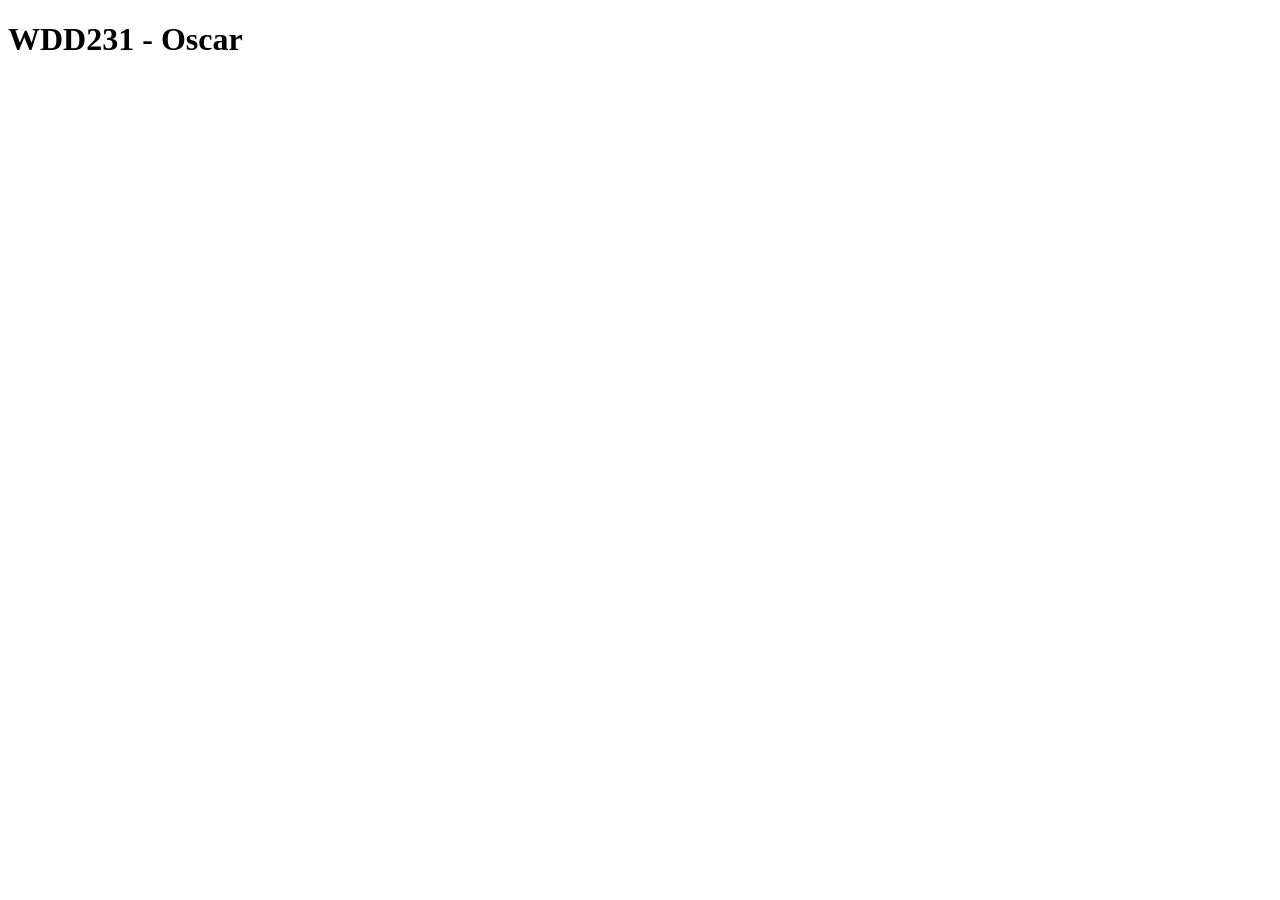
==== index.html @ 384e4877 "just set up" ====
<!DOCTYPE html>
<html lang="en">
<head>
    <meta charset="UTF-8">
    <meta name="viewport" content="width=device-width, initial-scale=1.0">
    <title>Document</title>
</head>
<body>
    <h1>WDD231 - Oscar </h1>
</body>
</html>
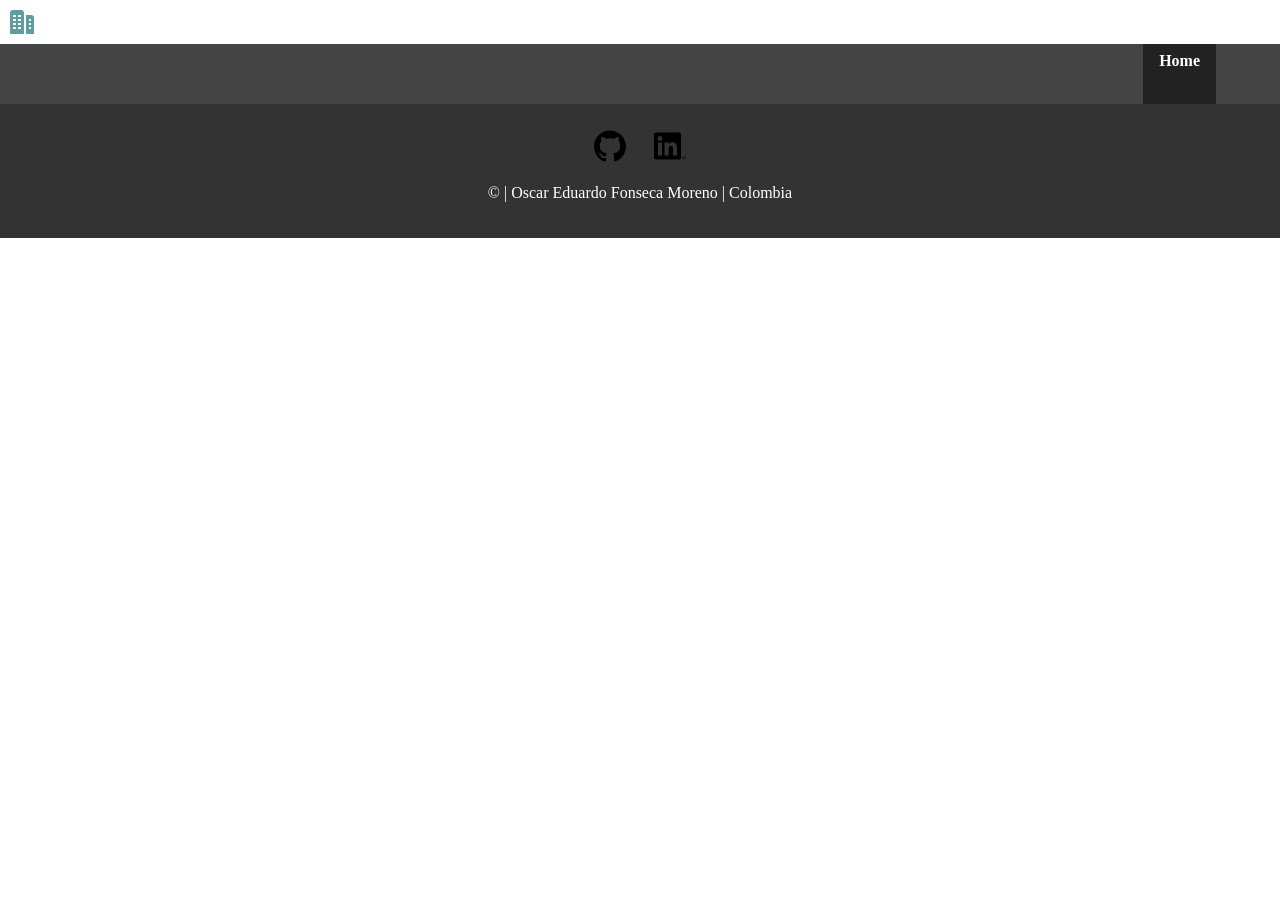
==== commit 0f7ddfc4: "mitad de semana al dia" ====
--- a/index.html
+++ b/index.html
@@ -3,9 +3,45 @@
 <head>
     <meta charset="UTF-8">
     <meta name="viewport" content="width=device-width, initial-scale=1.0">
-    <title>Document</title>
+    <title>WDD 231 - Prácticas de Aprendizaje</title>
+
+    <link rel="stylesheet" href="styles/normalize.css">
+    <link rel="stylesheet" href="styles/small.css">
+    <link rel="stylesheet" href="styles/larger.css">
+    <script src="scripts/app.js defer"></script>
 </head>
 <body>
-    <h1>WDD231 - Oscar </h1>
+    <header>
+        <img src="images/edificio.svg" alt="Site Logo" width="24" height="24">
+        <spam>Oscar Fonseca</spam>
+        <button id="nav-buttom" class="hamburguer" aria-label="Alternar navegacion" aria-expanded="false"></button>
+    </header>
+
+    <nav id="nav-bar" class="navigation">
+        <ul>
+            <li class="current"><a href="#" aria-current="page">Home</a></li>
+            <li><a href="#"Chamber></a></li>
+            <li><a href="#"Final></a></li>
+        </ul>
+    </nav>
+
+    <main>
+
+    </main>
+
+    <footer>
+        <div class="social-icons">
+            <a href="https://github.com/ofonsecam" target="_blank" rel="noopener noreferrer">
+                <img src="images/github.svg" alt="Perfil de Guthub" width="32" height="32">
+            </a>
+            <a href="https://www.linkedin.com/in/oscar-e-fonseca-m/" target="_blank" rel="noopener noreferrer">
+                <img src="images/linkedin.svg" alt="Perfil de linkedin" width="32" height="32">
+            </a>
+        </div>
+
+        <p>&copy; <span id="currentyear"></span>| Oscar Eduardo Fonseca Moreno | Colombia </p>
+        <p id="lastModified"></p>
+    </footer>
+
 </body>
 </html>
--- a/styles/small.css
+++ b/styles/small.css
@@ -0,0 +1,84 @@
+/***************Header****************/
+header {
+    display: grid;
+    grid-template-columns: 24px 1fr 44px;
+    padding: 10px;
+    align-items: center;
+    border-bottom: #333;
+    color: white;
+}
+
+/***************for phone****************/
+
+#nav-buttom {
+    background: none;
+    border: none;
+    color: white;
+    font-size: 1.5rem;
+    cursor: pointer;
+    min-width: 44px;
+    min-height: 44px;
+}
+
+/***************Hamburguer ****************/
+.hamburger::before {
+  content: "\2630"; 
+}
+
+.hamburger.show::before {
+  content: "\0007"; 
+}
+
+/***************Navigation ****************/
+
+.navigation {
+    display: none;
+    background-color: #444;
+}
+
+.navigation.show {
+    display: block;
+}
+
+.navigation ul {
+    list-style: none;
+    margin: 0;
+    padding: 0;
+}
+
+.navigation li a {
+    display: block;
+    padding: 1rem;
+    color: white;
+    text-decoration: none;
+    min-height: 44px;
+}
+
+.navigation li.current {
+    background-color: #222;
+    font-weight: bold;
+}
+
+/***************Footer ****************/
+
+footer {
+    text-align: center;
+    padding: 20px;
+    background-color: #333;
+    color: white;
+}
+
+.social-icons {
+    display: flex;
+    justify-content: center;
+    align-items: center;
+    column-gap: 1rem;
+}
+
+.social-icons a {
+    display:  flex;
+    align-items:  center;
+    justify-content: center;
+    min-width: 44px;
+    min-height: 44px;
+}
--- a/styles/larger.css
+++ b/styles/larger.css
@@ -0,0 +1,25 @@
+@media screen and (min-width: 768px){
+    #nav-buttom {
+        display: none;
+    }
+    
+    /* Header */
+    header {
+        grid-template-columns: 24px auto 1fr;
+    }
+
+    /* NAVIGATION */
+    .navigation {
+        display: block;
+    }
+
+    .navigation ul {
+        display: flex;
+        justify-content: flex-end;
+    }
+
+    .navigation li a {
+        padding: 0.5rem 1rem;
+    }
+
+}
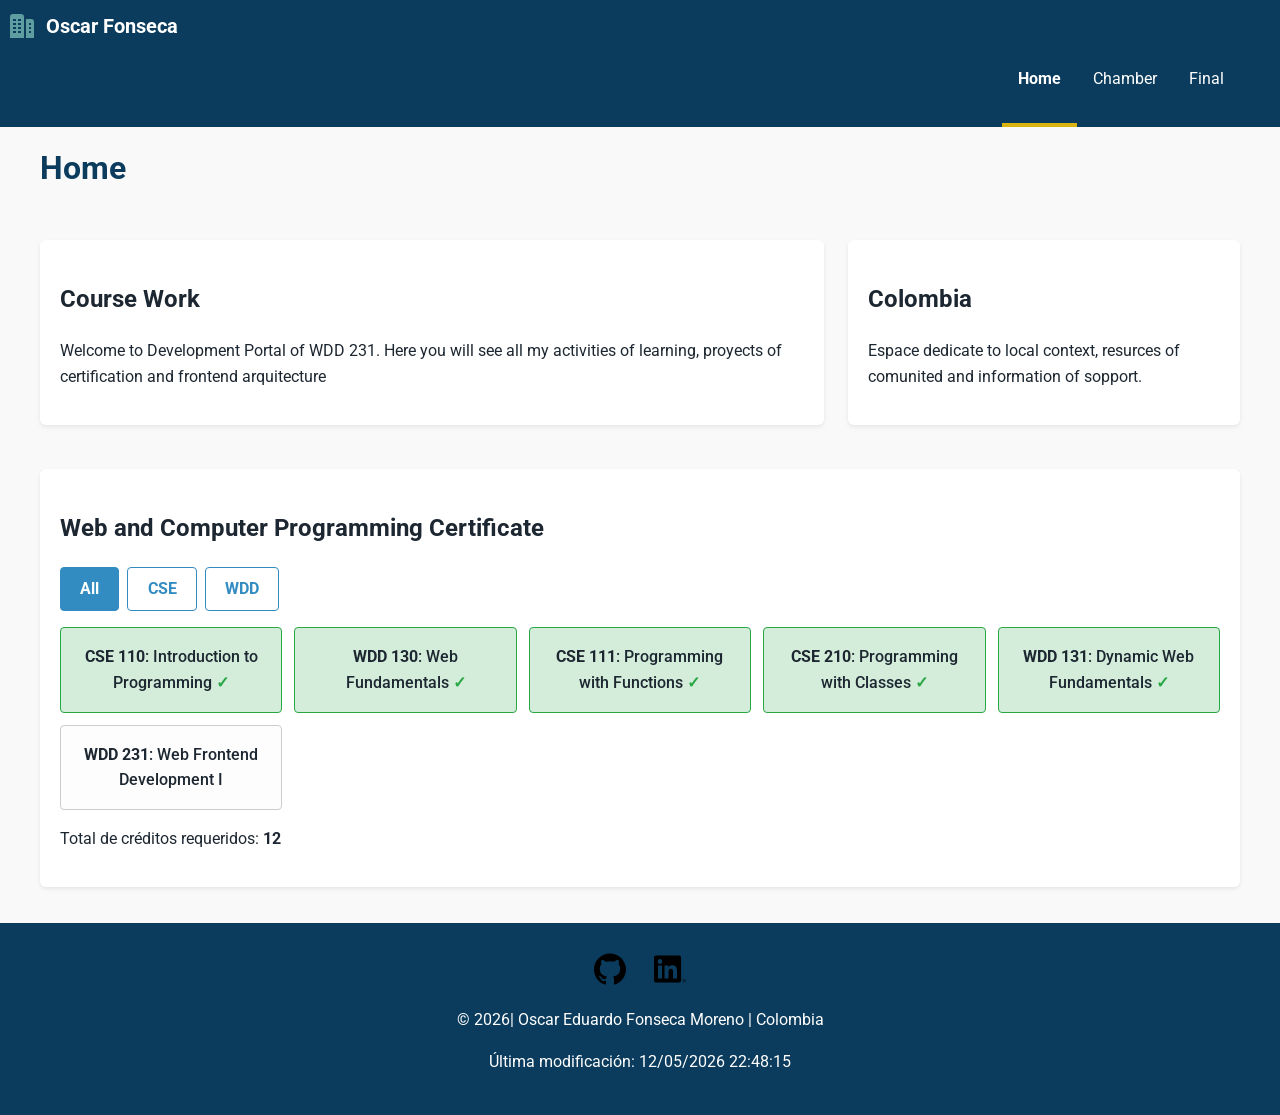
==== commit 34231ae0: "final task w1" ====
--- a/index.html
+++ b/index.html
@@ -4,35 +4,78 @@
     <meta charset="UTF-8">
     <meta name="viewport" content="width=device-width, initial-scale=1.0">
     <title>WDD 231 - Prácticas de Aprendizaje</title>
+    <meta name="description" content="Página de inicio del curso WDD 231: Web Frontend Development I, desarrollada por Oscar Fonseca">
+    <meta name="author" content="Oscar Fonseca">
 
+    <!--- Google Fonts-->
+    <link rel="preconnect" href="https://fonts.googleapis.com">
+    <link rel="preconnect" href="https://fonts.gstatic.com" crossorigin>
+    <link href="https://fonts.googleapis.com/css2?family=Roboto:wght@300;400;700&display=swap" rel="stylesheet">
+
+    <!-- Styles -->
     <link rel="stylesheet" href="styles/normalize.css">
     <link rel="stylesheet" href="styles/small.css">
     <link rel="stylesheet" href="styles/larger.css">
-    <script src="scripts/app.js defer"></script>
+
+    <!-- Scripts -->
+    <script src="scripts/app.js" defer></script>
+    <script src="scripts/course.js" defer></script>
+
 </head>
 <body>
     <header>
         <img src="images/edificio.svg" alt="Site Logo" width="24" height="24">
-        <spam>Oscar Fonseca</spam>
-        <button id="nav-buttom" class="hamburguer" aria-label="Alternar navegacion" aria-expanded="false"></button>
+        <span>Oscar Fonseca</span>
+        <button id="nav-button" class="hamburger" aria-label="Alternar navegacion" aria-expanded="false"></button>
     </header>
 
     <nav id="nav-bar" class="navigation">
         <ul>
             <li class="current"><a href="#" aria-current="page">Home</a></li>
-            <li><a href="#"Chamber></a></li>
-            <li><a href="#"Final></a></li>
+            <li><a href="chamber/index.html">Chamber</a></li>
+            <li><a href="final/index.html">Final</a></li>
         </ul>
     </nav>
 
     <main>
+        <h1>Home</h1>
+
+        <!-- Section 1: Curs information -->
+         <section class="card">
+            <h2>Course Work</h2>
+            <p>Welcome to Development Portal of WDD 231. Here you will see all my activities of learning, proyects of certification and frontend arquitecture</p>
+         </section>
+
+        <!-- Section 2: Location  -->
+        <section class="card">
+            <h2>Colombia</h2>
+            <p>Espace dedicate to local context, resurces of comunited and information of sopport.</p>
+        </section>
+
+        <!-- Section 3: Certificade  -->
+        <section class="card certificate-section">
+            <h2>Web and Computer Programming Certificate</h2>
+
+        <!-- Filter Interaction -->
+        <div class="filter-buttons">
+            <button id="all-courses" class="filter-btn active">All</button>
+            <button id="cse-courses" class="filter-btn">CSE</button>
+            <button id="wdd-courses" class="filter-btn">WDD</button>
+        </div>
+
+        <!-- JS  -->
+        <div id="course-cards" class="course-grid"></div>
+
+        <!-- Total of credits -->
+        <p class="credit-total">Total de créditos requeridos: <strong id="total-credits">0</strong></p>
+        </section>
 
     </main>
 
     <footer>
         <div class="social-icons">
             <a href="https://github.com/ofonsecam" target="_blank" rel="noopener noreferrer">
-                <img src="images/github.svg" alt="Perfil de Guthub" width="32" height="32">
+                <img src="images/github.svg" alt="Perfil de Github" width="32" height="32">
             </a>
             <a href="https://www.linkedin.com/in/oscar-e-fonseca-m/" target="_blank" rel="noopener noreferrer">
                 <img src="images/linkedin.svg" alt="Perfil de linkedin" width="32" height="32">
--- a/styles/small.css
+++ b/styles/small.css
@@ -1,23 +1,53 @@
+:root {
+  --primary-color: #0b3c5d;
+  --secondary-color: #328cc1;
+  --accent-color: #d9b310;
+  --neutral-dark: #1d2731;
+  --neutral-light: #f9f9f9;
+  --completed-bg: #d4edda;
+  --completed-border: #28a745;
+  --font-base: 'Roboto', sans-serif;
+}
+
+/***************Body****************/
+
+body {
+    margin: 0;
+    font-family: var(--font-base);
+    color: var(--neutral-dark);
+    background-color: var(--neutral-light);
+    line-height: 1.6;
+}
+
 /***************Header****************/
 header {
     display: grid;
     grid-template-columns: 24px 1fr 44px;
     padding: 10px;
     align-items: center;
-    border-bottom: #333;
-    color: white;
+    background-color: var(--primary-color);
+    color: #ffffff;
+}
+
+header span {
+    font-size: 1.25rem;
+    font-weight: 700;
+    margin-left: 0.75rem;
 }
 
 /***************for phone****************/
 
-#nav-buttom {
+.hamburger {
     background: none;
     border: none;
-    color: white;
+    color: #ffffff;
     font-size: 1.5rem;
     cursor: pointer;
     min-width: 44px;
     min-height: 44px;
+    display: flex;
+    align-items: center;
+    justify-content: center;
 }
 
 /***************Hamburguer ****************/
@@ -26,14 +56,14 @@
 }
 
 .hamburger.show::before {
-  content: "\0007"; 
+  content: "\00D7"; 
 }
 
 /***************Navigation ****************/
 
 .navigation {
     display: none;
-    background-color: #444;
+    background-color: var(--secondary-color);
 }
 
 .navigation.show {
@@ -48,24 +78,103 @@
 
 .navigation li a {
     display: block;
-    padding: 1rem;
-    color: white;
+    padding: 0.85rem 1rem;
+    color: #ffffff;
     text-decoration: none;
     min-height: 44px;
+    transition: background-color 0.2s ease;
+}
+
+.navigation li a:hover {
+  background-color: var(--primary-color);
 }
 
 .navigation li.current {
-    background-color: #222;
+    background-color: var(--primary-color);
+    border-left: 4px solid var(--accent-color);
     font-weight: bold;
+}
+
+/***************Main ****************/
+main {
+  padding: 1rem;
+  max-width: 1200px;
+  margin: 0 auto;
+}
+
+h1 {
+    color: var(--primary-color);
+    margin-top: 0;
+}
+
+.card {
+    background: #ffffff;
+    border-radius: 6px;
+    padding: 1.25rem;
+    margin-bottom: 1.25rem;
+    box-shadow: 0 2px 4px rgba(0, 0, 0, 0.08);
+}
+
+/** Filter bottom **/
+.filter-buttons {
+  display: flex;
+  gap: 0.5rem;
+  margin-bottom: 1rem;
+  flex-wrap: wrap;
+}
+
+.filter-btn {
+  padding: 0.6rem 1.2rem;
+  border: 1px solid var(--secondary-color);
+  background-color: #ffffff;
+  color: var(--secondary-color);
+  border-radius: 4px;
+  cursor: pointer;
+  font-weight: bold;
+  min-height: 44px;
+}
+
+.filter-btn.active, .filter-btn:hover {
+  background-color: var(--secondary-color);
+  color: #ffffff;
+}
+
+/** Courses **/
+.course-grid {
+  display: grid;
+  grid-template-columns: 1fr;
+  gap: 0.75rem;
+}
+
+.course-card {
+  border: 1px solid #ccc;
+  border-radius: 4px;
+  padding: 1rem;
+  text-align: center;
+  font-weight: 500;
+  background-color: #fdfdfd;
+}
+
+/** Approbe courses **/
+.course-card.completed {
+  background-color: var(--completed-bg);
+  border-color: var(--completed-border);
+  position: relative;
+}
+
+.course-card.completed::after {
+  content: " ✓";
+  color: var(--completed-border);
+  font-weight: bold;
 }
 
 /***************Footer ****************/
 
 footer {
     text-align: center;
-    padding: 20px;
-    background-color: #333;
-    color: white;
+    padding: 1.5rem 1rem;
+    background-color: var(--primary-color);
+    color: #ffffff;
 }
 
 .social-icons {
@@ -73,6 +182,7 @@
     justify-content: center;
     align-items: center;
     column-gap: 1rem;
+    margin-bottom: 1rem;
 }
 
 .social-icons a {
--- a/styles/larger.css
+++ b/styles/larger.css
@@ -1,5 +1,5 @@
 @media screen and (min-width: 768px){
-    #nav-buttom {
+    #nav-button {
         display: none;
     }
     
@@ -11,15 +11,36 @@
     /* NAVIGATION */
     .navigation {
         display: block;
+        background-color: var(--primary-color)
     }
 
     .navigation ul {
         display: flex;
         justify-content: flex-end;
+        max-width: 1200px;
+        margin: 0 auto;
     }
 
-    .navigation li a {
-        padding: 0.5rem 1rem;
+    .navigation li.current {
+        border-left: none;
+        border-bottom: 4px solid var(--accent-color);
     }
 
+    main {
+        display: grid;
+        grid-template-columns: 2fr 1fr;
+        gap: 1.5rem;
+    }
+
+    main h1 {
+        grid-column: 1 / -1;
+    }
+
+    .certificate-section {
+        grid-column: 1 / -1;
+    }
+
+    .course-grid {
+        grid-template-columns: repeat(auto-fit, minmax(200px, 1fr));
+    }
 }
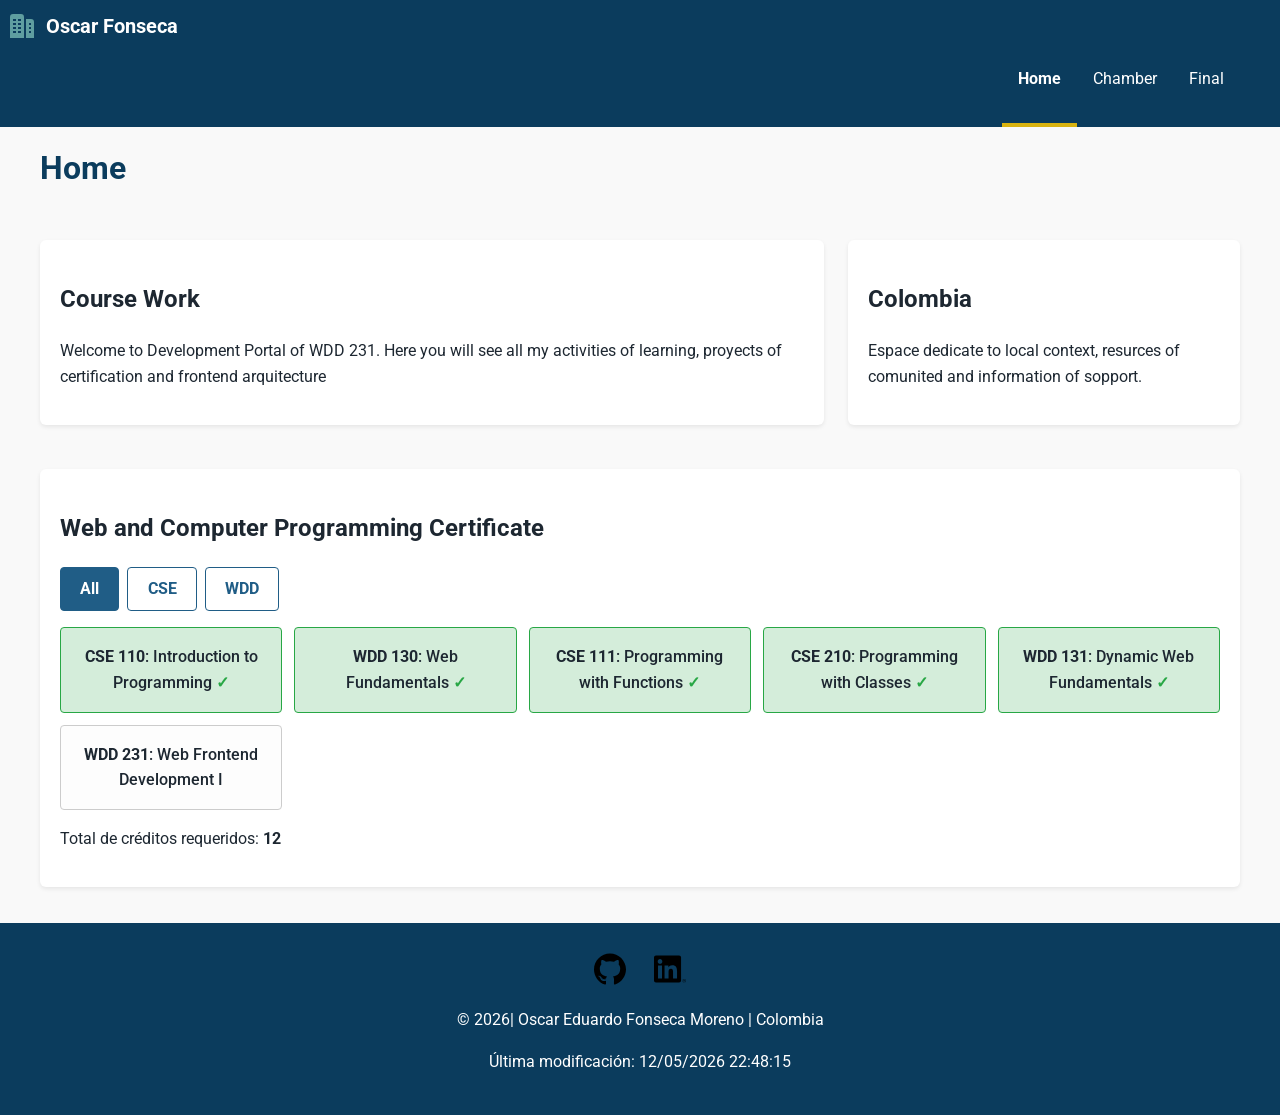
==== commit 75a73e9c: "W2 Social Media Meta" ====
--- a/index.html
+++ b/index.html
@@ -6,6 +6,7 @@
     <title>WDD 231 - Prácticas de Aprendizaje</title>
     <meta name="description" content="Página de inicio del curso WDD 231: Web Frontend Development I, desarrollada por Oscar Fonseca">
     <meta name="author" content="Oscar Fonseca">
+    <link rel="icon" href="favicon.ico">
 
     <!--- Google Fonts-->
     <link rel="preconnect" href="https://fonts.googleapis.com">
@@ -20,6 +21,14 @@
     <!-- Scripts -->
     <script src="scripts/app.js" defer></script>
     <script src="scripts/course.js" defer></script>
+
+    <!--- Meta etiquetas -->
+    <meta property="og:title" content="WWDD 231: Web Frontend Development I - Oscar Fonseca">
+    <meta property="og:description" content="Course portal for WDD 231: Web Frontend Development I by Oscar Fonseca. Demonstrating responsive design, DOM manipulation, and dynamic API integrations.">
+    <meta property="og:image" content="https://ofonsecam.github.io/wdd231/images/profile.jpg">
+    <meta property="og:url" content="https://ofonsecam.github.io/wdd231/index.html">
+    <meta property="og:type" content="website">
+
 
 </head>
 <body>
--- a/styles/small.css
+++ b/styles/small.css
@@ -1,6 +1,6 @@
 :root {
   --primary-color: #0b3c5d;
-  --secondary-color: #328cc1;
+  --secondary-color: #205d86;
   --accent-color: #d9b310;
   --neutral-dark: #1d2731;
   --neutral-light: #f9f9f9;
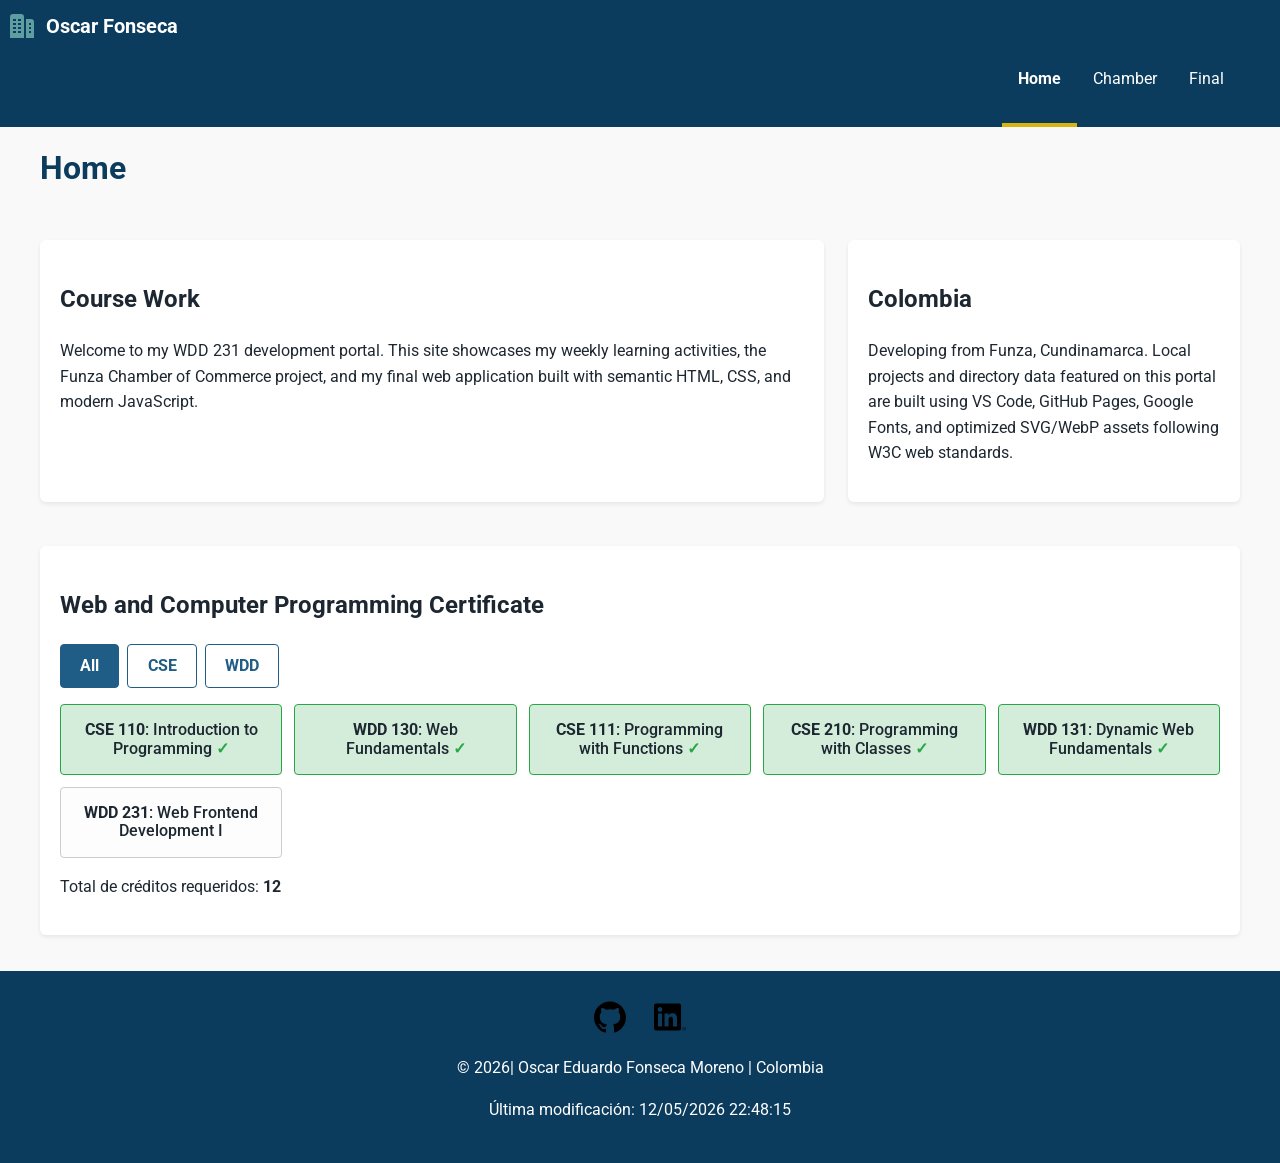
==== commit 6e714d8f: "W04 Learning Activity: Modals" ====
--- a/index.html
+++ b/index.html
@@ -23,7 +23,7 @@
     <script src="scripts/course.js" defer></script>
 
     <!--- Meta etiquetas -->
-    <meta property="og:title" content="WWDD 231: Web Frontend Development I - Oscar Fonseca">
+    <meta property="og:title" content="WDD 231: Web Frontend Development I - Oscar Fonseca">
     <meta property="og:description" content="Course portal for WDD 231: Web Frontend Development I by Oscar Fonseca. Demonstrating responsive design, DOM manipulation, and dynamic API integrations.">
     <meta property="og:image" content="https://ofonsecam.github.io/wdd231/images/profile.jpg">
     <meta property="og:url" content="https://ofonsecam.github.io/wdd231/index.html">
@@ -52,13 +52,13 @@
         <!-- Section 1: Curs information -->
          <section class="card">
             <h2>Course Work</h2>
-            <p>Welcome to Development Portal of WDD 231. Here you will see all my activities of learning, proyects of certification and frontend arquitecture</p>
+            <p>Welcome to my WDD 231 development portal. This site showcases my weekly learning activities, the Funza Chamber of Commerce project, and my final web application built with semantic HTML, CSS, and modern JavaScript.</p>
          </section>
 
         <!-- Section 2: Location  -->
         <section class="card">
             <h2>Colombia</h2>
-            <p>Espace dedicate to local context, resurces of comunited and information of sopport.</p>
+            <p>Developing from Funza, Cundinamarca. Local projects and directory data featured on this portal are built using VS Code, GitHub Pages, Google Fonts, and optimized SVG/WebP assets following W3C web standards.</p>
         </section>
 
         <!-- Section 3: Certificade  -->
@@ -79,6 +79,8 @@
         <p class="credit-total">Total de créditos requeridos: <strong id="total-credits">0</strong></p>
         </section>
 
+        <dialog id="course-details"></dialog>
+
     </main>
 
     <footer>
--- a/styles/small.css
+++ b/styles/small.css
@@ -153,6 +153,11 @@
   text-align: center;
   font-weight: 500;
   background-color: #fdfdfd;
+  width: 100%;
+  font-family: inherit;
+  font-size: 1rem;
+  color: var(--neutral-dark);
+  cursor: pointer;
 }
 
 /** Approbe courses **/
@@ -166,6 +171,49 @@
   content: " ✓";
   color: var(--completed-border);
   font-weight: bold;
+}
+
+dialog {
+  border: 1px solid rgb(0 0 0 / 15%);
+  border-radius: 6px;
+  padding: 1.5rem;
+  background-color: #ffffff;
+  color: var(--neutral-dark);
+  box-shadow: 0 4px 20px rgb(0 0 0 / 30%);
+  width: 90%;
+  max-width: 600px;
+}
+
+dialog::backdrop {
+  background-color: rgb(0 0 0 / 50%);
+}
+
+dialog h2 {
+  color: var(--primary-color);
+  margin-top: 0;
+  padding-right: 2.5rem;
+}
+
+dialog h3 {
+  color: var(--secondary-color);
+  margin-top: 0.25rem;
+}
+
+dialog button#closeModal {
+  position: absolute;
+  top: 1rem;
+  right: 1rem;
+  padding: 0.4rem 0.75rem;
+  background-color: var(--neutral-light);
+  border: 1px solid #ccc;
+  border-radius: 4px;
+  cursor: pointer;
+  min-width: 44px;
+  min-height: 44px;
+}
+
+dialog button#closeModal:hover {
+  background-color: #e2e6ea;
 }
 
 /***************Footer ****************/
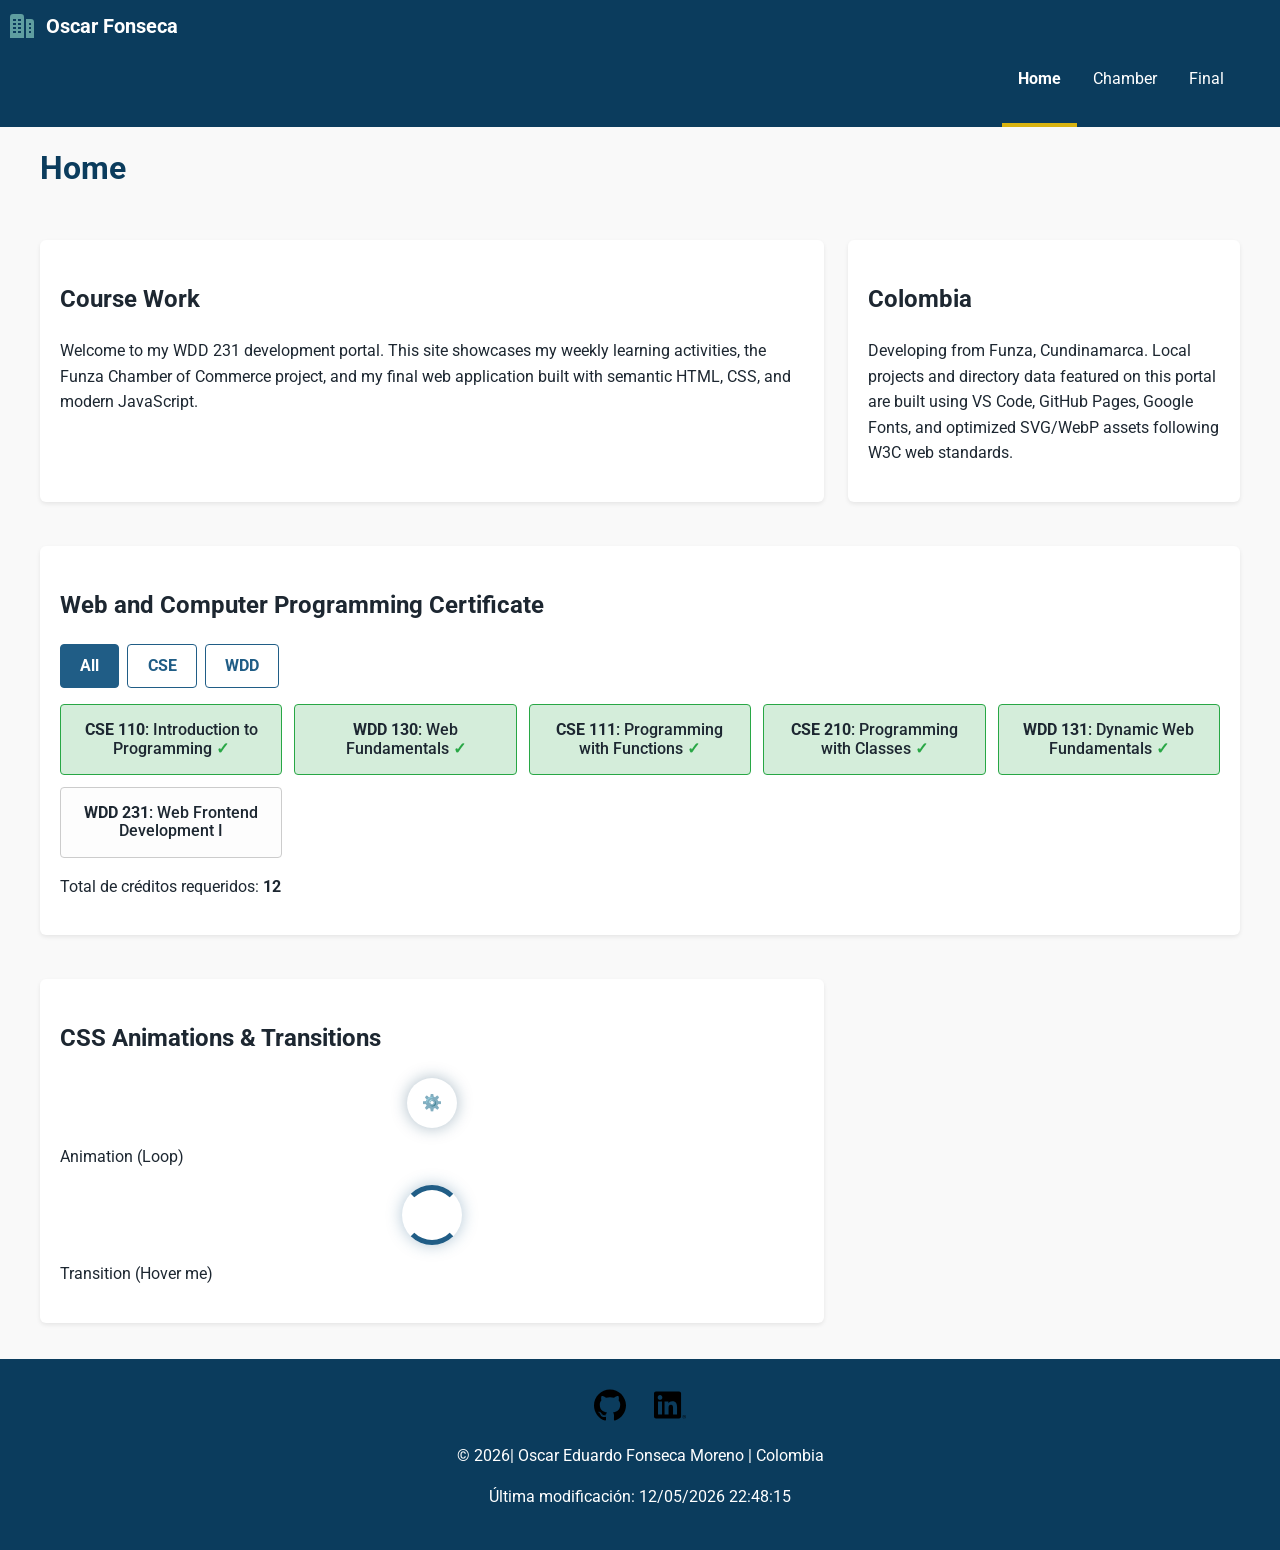
==== commit e8c488c7: "W04 Learning Activity: CSS Animations and Transitions" ====
--- a/index.html
+++ b/index.html
@@ -79,6 +79,20 @@
         <p class="credit-total">Total de créditos requeridos: <strong id="total-credits">0</strong></p>
         </section>
 
+        <section class="card">
+            <h2>CSS Animations &amp; Transitions</h2>
+            <div class="Loaders-container">
+                <div>
+                    <div class="loader" arial-label="Continuour loaading animation"></div>
+                    <p>Animation (Loop)</p>
+                </div>
+                <div>
+                    <div class="loader-t" aria-label="Hover transition loader"></div>
+                    <p>Transition (Hover me)</p>
+                </div>
+            </div>
+        </section>
+
         <dialog id="course-details"></dialog>
 
     </main>
--- a/styles/small.css
+++ b/styles/small.css
@@ -216,6 +216,92 @@
   background-color: #e2e6ea;
 }
 
+/***** Animations & Transitions (W04) ****/
+.loaders-container{
+  display: flex;
+  justify-content: space-around;
+  align-items: center;
+  flex-wrap: wrap;
+  text-align: center;
+  padding: 1rem 0;
+}
+
+.loader {
+  position: relative;
+  margin: 1rem auto;
+  width: 50px;
+  height: 50px;
+  border: 5 px solid transparent;
+  border-color: var(--primary-color) transparent var(--primary-color) transparent;
+  border-radius: 50%;
+  animation: spin 1.5s linear infinite;
+  box-shadow: 0 0 1rem rgb(11 60 93 / 35%);
+}
+
+.loader::after {
+  content: '⚙️';
+  position: absolute;
+  top: 50%;
+  left: 50%;
+  transform: translate(-50%, -50%);
+  animation: pulse 1.5s ease-in-out infinite;
+}
+
+@keyframes spin {
+  100% {
+    transform: rotate(360deg);
+  }
+}
+
+@keyframes pulse {
+  0%, 100% {
+    transform: translate(-50%, -50%) scale(1);
+  }
+  50% {
+    transform: translate(-50%, -50%) scale(1.25);
+  }
+}
+
+.loader-t {
+  position: relative;
+  margin: 1rem auto;
+  width: 50px;
+  height: 50px;
+  border: 5px solid transparent;
+  border-color: var(--secondary-color) transparent var(--secondary-color) transparent;
+  border-radius: 50%;
+  box-shadow: 0 0 1rem rgb(32 93 134 / 35%);
+  transition: transform 1.5s linear;
+  cursor: pointer;
+}
+
+.loader-t::after {
+  content: '⚙️';
+  position: absolute;
+  top: 50%;
+  left: 50%;
+  font-size: 2rem;
+  transform: translate(-50%, -50%) scale(0);
+  transition: transform 1.5s ease-in-out;
+}
+.loader-t:hover {
+  transform: rotate(360deg);
+}
+
+.loader-t:hover::after {
+  transform: translate(-50%, -50%) scale(1.5);
+}
+
+@media (prefers-reduced-motion: reduce) {
+  .loader,
+  .loader::after,
+  .loader-t,
+  .loader-t::after {
+    animation: none;
+    transition: none;
+  }
+}
+
 /***************Footer ****************/
 
 footer {
